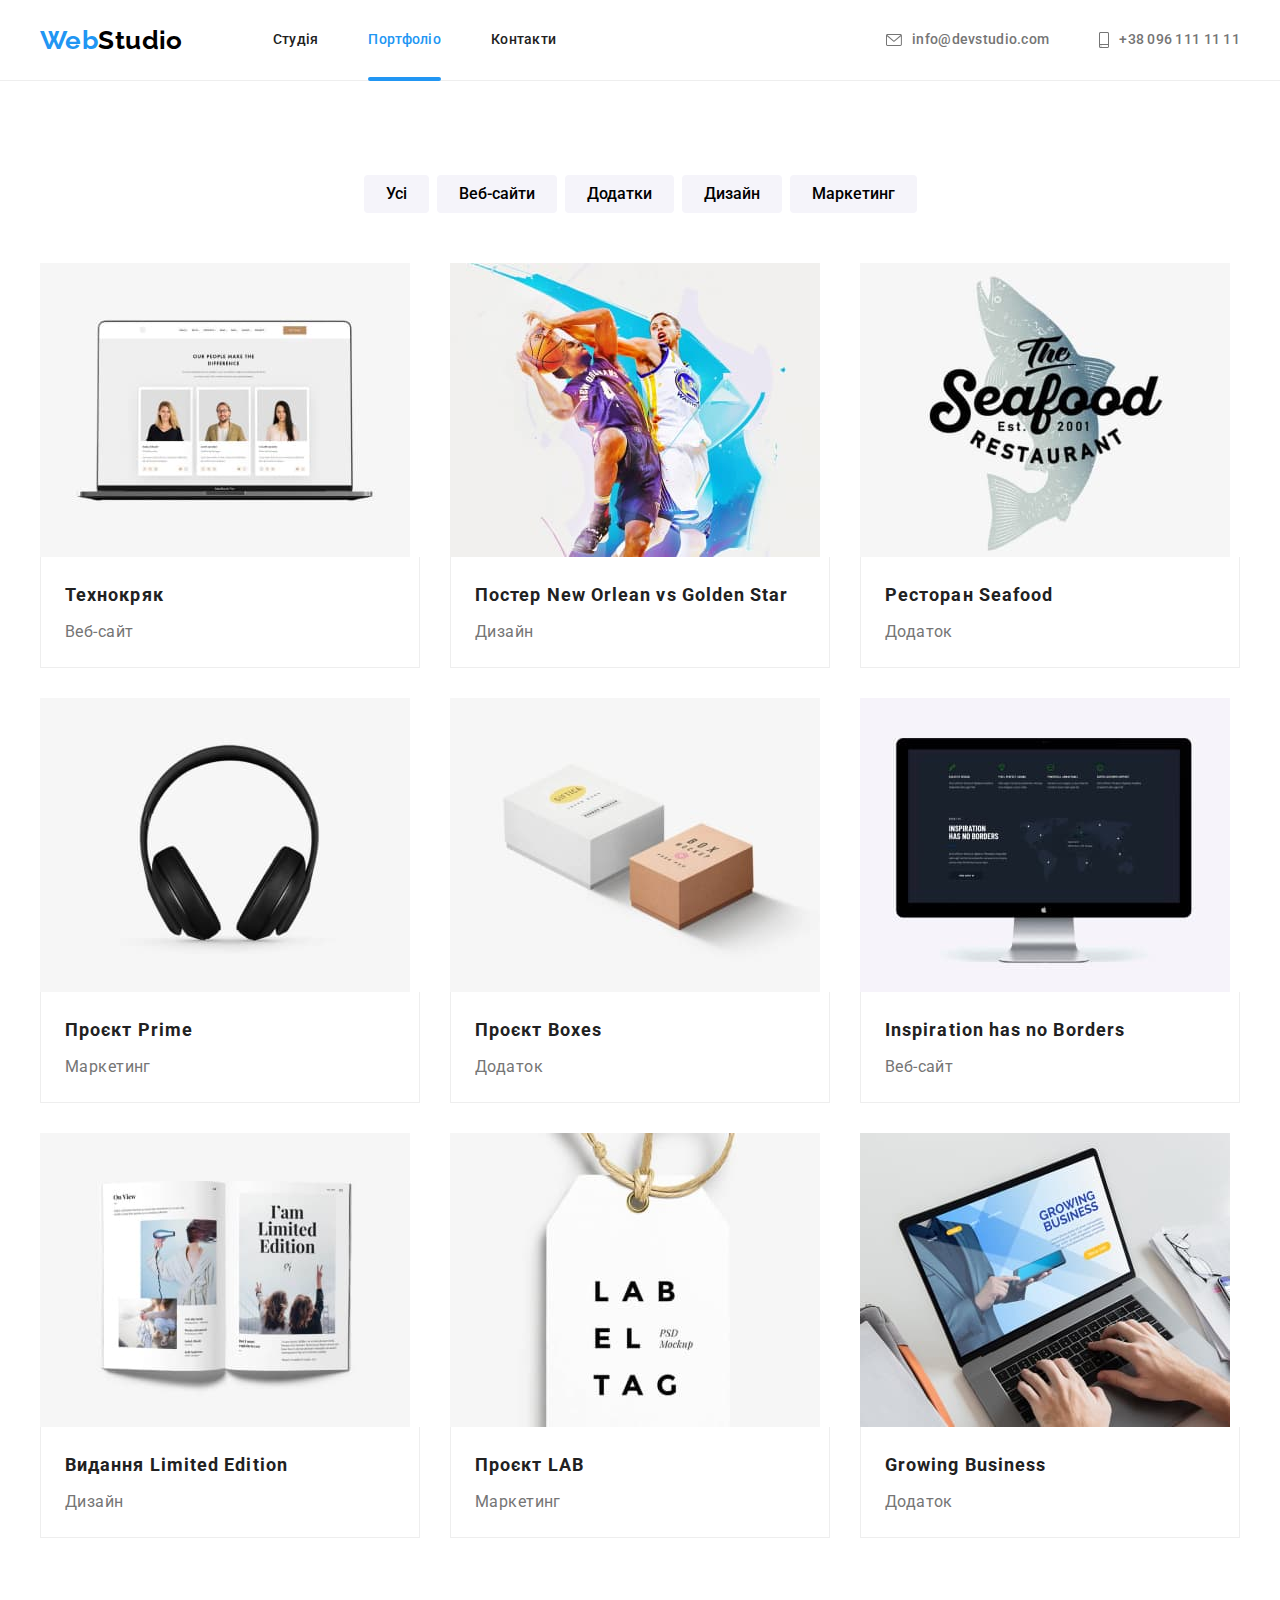
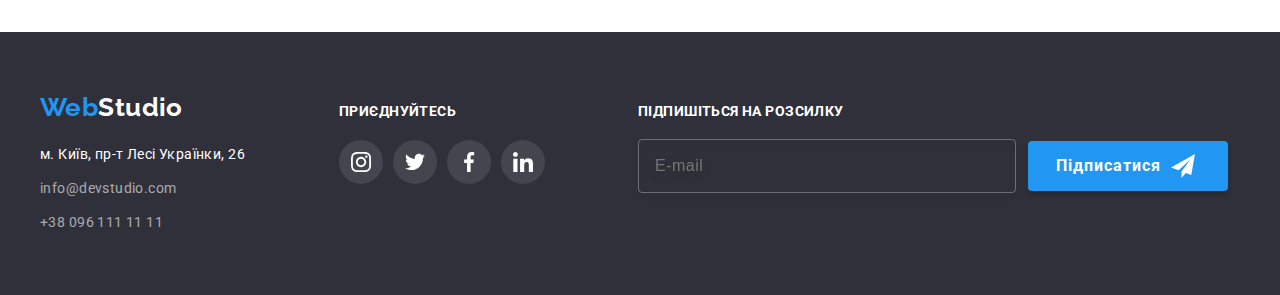
==== portfolio.html @ 6d7bdada "min" ====
<!DOCTYPE html>
<html lang="uk">

<head>
    <meta charset="UTF-8">
    <meta http-equiv="X-UA-Compatible" content="IE=edge">
    <meta name="viewport" content="width=device-width, initial-scale=1.0">
    <title>Document</title>
        <link href="https://fonts.googleapis.com/css2?family=Raleway:wght@700&family=Roboto:wght@400;500;700;900&display=swap"
            rel="stylesheet">
                <link rel="stylesheet" href="https://cdnjs.cloudflare.com/ajax/libs/modern-normalize/1.1.0/modern-normalize.min.css"
                    integrity="sha512-wpPYUAdjBVSE4KJnH1VR1HeZfpl1ub8YT/NKx4PuQ5NmX2tKuGu6U/JRp5y+Y8XG2tV+wKQpNHVUX03MfMFn9Q=="
                    crossorigin="anonymous" referrerpolicy="no-referrer"/>
    <link rel="stylesheet" href="./css/style.css">
</head>

<body>
<header class="header-box">
    <div class="container main-nav">
        <nav class="nav">
            <a class="logo" href="./index.html">
                <span class="logo-color">Web</span>Studio
            </a>

            <ul class="site-nav list">
                <li class="item"><a href="./index.html" class="link">Студія</a></li>
                <li class="item"><a href="./portfolio.html" class="link current">Портфоліо</a></li>
                <li class="item"><a href="" class="link">Контакти</a></li>
            </ul>
        </nav>
        <ul class="contacts list">
            <li class="item"><a class="line" href="mailto:info@devstudio.com"><svg width="16" height="12"
                        class="contact-icons">
                        <use href="./images/icons.svg#icon-envelope"></use>
                    </svg>info@devstudio.com</a></li>
            <li class="item"><a class="line" href="tel:+380961111111"><svg width="10" height="16" class="contact-icons">
                        <use href="./images/icons.svg#icon-smartphone"></use>
                    </svg>+38 096 111 11 11</a></li>
        </ul>
    </div>
</header>

    <main>
    <section class="section">
        <div class="portfolio-section container">
        <h1 class="none">Портфоліо</h1 >
        <ul class="filter list">
            <li class="item"><button class="filter-button" type="button">Усі</button></li>
            <li class="item"><button class="filter-button" type="button">Веб-сайти</button></li>
            <li class="item"><button class="filter-button" type="button">Додатки</button></li>
            <li class="item"><button class="filter-button" type="button">Дизайн</button></li>
            <li class="item"><button class="filter-button" type="button">Маркетинг</button></li>
        </ul>

        <ul class="portfolio list">
            <li class="portfolio-card">
                <a class="portfolio-link" href="#">
                    <div class="portfolio-thumb">
                        <p class="portfolio-hover-text">Ресурс пропонує комплексні пропозиції з різним рівнем функціоналу та сервісів. Все це дозволить відвідувачу отримати
                        вичерпні відомості про компанію чи приватну особу.</p>
                <img class="portfolio-img" src="./images/img21.jpg" alt="Веб-сайт" width="370" height="294">
                    </div>
                <div class="portfolio-text">
                    <h2 class="title" >Технокряк</h2>
                <p class="type">Веб-сайт</p>
                </div>
                </a>
            </li>
            <li class="portfolio-card">
                <a class="portfolio-link" href="">
                    <div class="portfolio-thumb">
                        <p class="portfolio-hover-text">Ресурс пропонує комплексні пропозиції з різним рівнем функціоналу та сервісів. Все це дозволить відвідувачу отримати
                        вичерпні відомості про компанію чи приватну особу.</p>
                <img class="portfolio-img" src="./images/img22.jpg" alt="Два баскетболіста" width="370" height="294">
                    </div>
                <div class="portfolio-text">
                <h2 class="title" >Постер New Orlean vs Golden Star</h2>
                <p class="type">Дизайн</p>
                </div>
                </a>
            </li>
            <li class="portfolio-card">
                <a class="portfolio-link" href="">
                    <div class="portfolio-thumb">
                        <p class="portfolio-hover-text">Ресурс пропонує комплексні пропозиції з різним рівнем функціоналу та сервісів. Все це дозволить відвідувачу отримати
                        вичерпні відомості про компанію чи приватну особу.</p>
                <img class="portfolio-img" src="./images/img23.jpg" alt="Риба" width="370" height="294">
                    </div>
                <div class="portfolio-text">
                <h2 class="title" >Ресторан Seafood</h2>
                <p class="type">Додаток</p>
                </div>
                </a>
            </li>
            <li class="portfolio-card">
                <a class="portfolio-link" href="">
                    <div class="portfolio-thumb">
                        <p class="portfolio-hover-text">Ресурс пропонує комплексні пропозиції з різним рівнем функціоналу та сервісів. Все це дозволить відвідувачу отримати
                        вичерпні відомості про компанію чи приватну особу.</p>
                <img class="portfolio-img" src="./images/img24.jpg" alt="Навушники" width="370" height="294">
                    </div>
                <div class="portfolio-text">
                <h2 class="title" >Проєкт Prime</h2>
                <p class="type">Маркетинг</p>
                </div>
                </a>
            </li>
            <li class="portfolio-card">
                <a class="portfolio-link" href="">
                    <div class="portfolio-thumb">
                        <p class="portfolio-hover-text">Ресурс пропонує комплексні пропозиції з різним рівнем функціоналу та сервісів. Все це дозволить відвідувачу отримати
                        вичерпні відомості про компанію чи приватну особу.</p>
                <img class="portfolio-img" src="./images/img25.jpg" alt="Дві коробки" width="370" height="294">
                    </div>
                <div class="portfolio-text">
                <h2 class="title" >Проєкт Boxes</h2>
                <p class="type">Додаток</p>
                </div>
                </a>
            </li>
            <li class="portfolio-card">
                <a class="portfolio-link" href="">
                    <div class="portfolio-thumb">
                        <p class="portfolio-hover-text">Ресурс пропонує комплексні пропозиції з різним рівнем функціоналу та сервісів. Все це дозволить відвідувачу отримати
                        вичерпні відомості про компанію чи приватну особу.</p>
                <img class="portfolio-img" src="./images/img26.jpg" alt="Монітор компʼютера" width="370" height="294">
                    </div>
                <div class="portfolio-text">
                <h2 class="title" >Inspiration has no Borders</h2>
                <p class="type">Веб-сайт</p>
                </div>
                </a>
            </li>
            <li class="portfolio-card">
                <a class="portfolio-link" href="">
                    <div class="portfolio-thumb">
                        <p class="portfolio-hover-text">Ресурс пропонує комплексні пропозиції з різним рівнем функціоналу та сервісів. Все це дозволить відвідувачу отримати
                        вичерпні відомості про компанію чи приватну особу.</p>
                <img class="portfolio-img" src="./images/img27.jpg" alt="Книжка" width="370" height="294">
                    </div>
                <div class="portfolio-text">
                <h2 class="title" >Видання Limited Edition</h2>
                <p class="type">Дизайн</p>
                </div>
                </a>
            </li>
            <li class="portfolio-card">
                <a class="portfolio-link" href="">
                    <div class="portfolio-thumb">
                        <p class="portfolio-hover-text">Ресурс пропонує комплексні пропозиції з різним рівнем функціоналу та сервісів. Все це дозволить відвідувачу отримати
                        вичерпні відомості про компанію чи приватну особу.</p>
                <img class="portfolio-img" src="./images/img28.jpg" alt="Бірка" width="370" height="294">
                    </div>
                <div class="portfolio-text">
                <h2 class="title" >Проєкт LAB</h2>
                <p class="type">Маркетинг</p>
                </div>
                </a>
            </li>
            <li class="portfolio-card">
                <a class="portfolio-link" href="">
                    <div class="portfolio-thumb">
                        <p class="portfolio-hover-text">Ресурс пропонує комплексні пропозиції з різним рівнем функціоналу та сервісів. Все це дозволить відвідувачу отримати
                        вичерпні відомості про компанію чи приватну особу.</p>
                <img class="portfolio-img" src="./images/img29.jpg" alt="Бірка" width="370" height="294">
                    </div>
                <div class="portfolio-text">
                <h2 class="title" >Growing Business</h2>
                <p class="type">Додаток</p>
                </div>
                </a>
            </li>
        </ul>
        </div>
    </section>
    </main>
<footer class="footer-section">
    <div class="container footer">
        <div>
            <a class="logo" href="./index.html">
                <span class="logo-color">Web</span><span class="logo-color-two">Studio</span>
            </a>
            <address>
                <ul class="address list">
                    <li class="item"><a class="place" href="https://goo.gl/maps/ezj5u4Qgm3ewog677" target="_blank"
                            rel="noopener noreferrer nofollow">м. Київ, пр-т Лесі Українки, 26</a></li>
                    <li class="item"><a class="line" href="mailto:info@devstudio.com">info@devstudio.com</a></li>
                    <li class="item"><a class="line" href="tel:+380961111111">+38 096 111 11 11</a></li>
                </ul>
            </address>
        </div>
        <div class="footer-sl">
            <p class="sl-text">приєднуйтесь</p>
            <ul class="social-links-list list">
                <li class="s-links"><a class="studio-soc-link" href="#">
                        <svg width="20" height="20" class="studio-soc-icons">
                            <use href="./images/icons.svg#icon-instagram"></use>
                        </svg>
                    </a></li>
                <li class="s-links"><a class="studio-soc-link" href="#"><svg width="20" height="20"
                            class="studio-soc-icons">
                            <use href="./images/icons.svg#icon-twitter"></use>
                        </svg></a></li>
                <li class="s-links"><a class="studio-soc-link" href="#"><svg width="20" height="20"
                            class="studio-soc-icons">
                            <use href="./images/icons.svg#icon-facebook"></use>
                        </svg></a></li>
                <li class="s-links"><a class="studio-soc-link" href="#"><svg width="20" height="20"
                            class="studio-soc-icons">
                            <use href="./images/icons.svg#icon-linkedin"></use>
                        </svg></a></li>
            </ul>
        </div>
        <form class="footer-form">
            <p class="f-form-text">Підпишіться на розсилку</p>
            <div class="f-form-email">
                <input class="f-form-input" type="email" name="email" id="email" placeholder="E-mail">
                <button class="f-form-btn" type="submit">Підписатися<svg class="f-form-icon" width="24" height="24">
                        <use href="./images/icons.svg#icon-send"></use>
                    </svg></button>

            </div>
        </form>
    </div>
</footer>
</body>
</html>
---- css/style.css ----
/* Колір основного тексту: color: #212121; */
/* Другий колір тексту: color: #757575; */
/* Білий: color: #FFFFFF; */
/* Другий білий: color: rgba(255, 255, 255, 0.6); */
/* Акцент: background: #2196F3; */
/* Колір фона: background: #F5F5F5; */
/* Другий колір фона background: #F5F4FA; */
/* Колір шапки: background: #FFFFFF; */

:root {
  --primary-text-color: #757575;
  --title-text-color: #212121;
  --accent-color: #2196f3;
  --white-color: #ffffff;
  --bg-color: #f5f5f5;
  --color-filter-button: #f5f4fa;
  --black: #000000;
  --button-focus: #188ce8;
  --hero-color: #2f303a;
  --color-address: rgba(255, 255, 255, 0.6);
  --border-color: #eeeeee;
  --icon-color: #afb1b8;
}

body {
  margin: 0;
  background-color: var(--white-color);
  color: var(--primary-text-color);
  font-family: Roboto, sans-serif;
  letter-spacing: 0.03em;
  font-size: 14px;
  line-height: 1.71;
}

/*Utilities */

img {
  display: block;
}

.container {
  margin-left: auto;
  margin-right: auto;
  padding-left: 15px;
  padding-right: 15px;
  width: 1200px;
}

.list {
  padding: 0;
  margin: 0;
  list-style: none;
}

/* Logo */

.logo {
  display: inherit;

  color: var(--black);
  font-family: Raleway, sans-serif;
  font-weight: 700;
  font-size: 26px;
  line-height: 1.19;
  text-decoration: none;
}

.logo-color {
  color: var(--accent-color);
}

/* Main nav */

.nav {
  display: flex;
  align-items: center;
}

.main-nav {
  display: flex;
  align-items: center;
  height: 80px;
}

.header-box {
  border-bottom: 1px solid var(--border-color);
}

/* Site nav */

.site-nav {
  display: flex;
  margin-left: 90px;
}

.site-nav .item + .item {
  margin-left: 50px;
}

.site-nav .link {
  display: block;
  padding-top: 33px;
  padding-bottom: 33px;

  color: var(--title-text-color);
  font-weight: 500;
  line-height: 1.14;
  letter-spacing: 0.02em;
  text-decoration: none;

  transition: color 250ms cubic-bezier(0.4, 0, 0.2, 1);
}

.site-nav .link:hover,
.site-nav .link:focus {
  color: var(--accent-color);
}
.site-nav .link.current {
  color: var(--accent-color);
}

.site-nav .item {
  position: relative;
}

.site-nav .current::after {
  position: absolute;
  bottom: 0;
  content: '';
  display: block;
  width: 100%;
  height: 4px;
  background-color: var(--accent-color);
  border-radius: 2px;
}
/* Contacts */

.contacts {
  display: flex;
  margin-left: auto;

  color: var(--primary-text-color);

  letter-spacing: 0.02em;
  font-style: normal;
  font-weight: 500;
  line-height: 1.14;
}

.contacts .item + .item {
  margin-left: 50px;
}

.contacts .line {
  display: flex;
  align-items: center;
  color: var(--primary-text-color);
  text-decoration: none;

  transition: color 250ms cubic-bezier(0.4, 0, 0.2, 1);
}

.contacts .line:hover,
.contacts .line:focus {
  color: var(--accent-color);
}

.contact-icons {
  fill: currentColor;
}

.contact-icons {
  margin-right: 10px;
}

/* Hero */

.hero {
  padding-bottom: 200px;
  padding-top: 200px;
  background-color: var(--hero-color);
  text-align: center;
  background-repeat: no-repeat;
  max-width: 1600px;
  background-position: center;
  margin-left: auto;
  margin-right: auto;
  background-size: cover;
  background-image: linear-gradient(to right, rgba(47, 48, 58, 0.4), rgba(47, 48, 58, 0.4)),
    url('../images/bg.jpg');
}

.hero-title {
  color: var(--white-color);

  margin-top: 0;
  margin-bottom: 30px;

  width: 696px;
  margin-left: auto;
  margin-right: auto;
  font-weight: 900;
  font-size: 44px;
  line-height: 1.36;
  text-align: center;

  letter-spacing: 0.06em;
  text-transform: uppercase;
}

button {
  font-family: inherit;
}

/* Button */

.button {
  color: var(--white-color);
  background-color: var(--accent-color);
  box-shadow: 0px 4px 4px rgba(0, 0, 0, 0.15);

  font-weight: 700;
  font-size: 16px;
  line-height: 1.88;
  letter-spacing: 0.06em;
  text-align: center;

  padding: 10px 32px;
  border-radius: 4px;
  min-width: 216px;
  border: none;
  cursor: pointer;

  transition: background-color 250ms cubic-bezier(0.4, 0, 0.2, 1);
}

.button:hover,
.button:focus {
  background-color: var(--button-focus);
}

/* Section */

.section {
  padding-top: 94px;
  padding-bottom: 94px;
}

.section-title {
  margin-top: 0;
  margin-bottom: 50px;

  color: var(--title-text-color);

  font-weight: 700;
  font-size: 36px;
  line-height: 1.16;
  text-align: center;
}

.none {
  position: absolute;
  width: 1px;
  height: 1px;
  margin: -1px;
  border: 0;
  padding: 0;

  white-space: nowrap;
  clip-path: inset(100%);
  clip: rect(0 0 0 0);
  overflow: hidden;
}

/* Features */

.features-bg {
  background-color: var(--color-filter-button);
  width: 270px;
  height: 120px;
  margin-bottom: 30px;
  display: flex;
  justify-content: center;
  align-items: center;
}

.features {
  display: flex;
  flex-wrap: wrap;
}

.features .item {
  width: 270px;
}

.features .item + .item {
  margin-left: 30px;
}

.features .title {
  margin-top: 0;
  margin-bottom: 10px;
  color: var(--title-text-color);

  font-weight: 700;
  line-height: 1.14;
  text-transform: uppercase;
}

.features .text {
  margin-top: 0;
  margin-bottom: 0;
  line-height: 1.71;
}

/* Work */

.section.work {
  padding-top: 0;
}

.work-img {
  display: flex;
}

.work-img .item + .item {
  margin-left: 30px;
}
.img-box {
  position: relative;
}

.work-img .text {
  position: absolute;
  bottom: 0;
  width: 100%;
  margin: 0;
  padding-top: 27px;
  padding-bottom: 27px;
  font-weight: 700;
  font-size: 14px;
  line-height: 1.14;
  text-align: center;
  color: var(--white-color);
  text-transform: uppercase;
  background-color: rgba(47, 48, 58, 0.8);
}

/* Command */

.command .list {
  display: flex;
}

.command img {
  margin-bottom: 30px;
}

.section.command {
  margin-bottom: 0;
  background-color: var(--color-filter-button);
}

.command .title {
  margin-top: 0;
  margin-bottom: 10px;
  color: var(--title-text-color);
  font-weight: 500;
  font-size: 16px;
  line-height: 1.18;
  text-align: center;
}

.command .post {
  margin-top: 0;
  margin-bottom: 16px;
  font-size: 16px;
  line-height: 1.18;
  text-align: center;
}

.card {
  background-color: var(--white-color);
  width: 270px;
  box-shadow: 0px 1px 3px rgba(0, 0, 0, 0.12), 0px 1px 1px rgba(0, 0, 0, 0.14),
    0px 2px 1px rgba(0, 0, 0, 0.2);
  border-radius: 0px 0px 4px 4px;
}

.card + .card {
  margin-left: 30px;
}

.command-soc-links {
  display: flex;
  align-items: center;
  justify-content: center;
  margin-bottom: 30px;
}

.command-sl-item {
  width: 44px;
  height: 44px;
}

.command-sl-item:not(:last-child) {
  margin-right: 10px;
}

.command-sl-icon {
  color: var(--icon-color);
  display: flex;
  justify-content: center;
  align-items: center;
  width: 100%;
  height: 100%;
  border-radius: 50%;
  transition: background-color 250ms cubic-bezier(0.4, 0, 0.2, 1),
    color 250ms cubic-bezier(0.4, 0, 0.2, 1);
}

.command-sl-icon:hover,
.command-sl-icon:focus {
  background-color: var(--accent-color);
  color: var(--white-color);
}

.command-soc-icons {
  fill: currentColor;
}

/* Clients */

.clients-title {
  color: var(--title-text-color);
  font-weight: 700;
  font-size: 36px;
  line-height: 42px;
  text-align: center;
  margin-top: 0;
  margin-bottom: 50px;
}

.clients-item {
  width: 170px;
  height: 92px;
}

.clients-item:not(:last-child) {
  margin-right: 30px;
}

.clients-link {
  color: var(--icon-color);
  border: 1px solid var(--icon-color);
  border-radius: 4px;
  display: flex;
  justify-content: center;
  align-items: center;
  width: 100%;
  height: 100%;

  transition: border-color 250ms cubic-bezier(0.4, 0, 0.2, 1),
    color 250ms cubic-bezier(0.4, 0, 0.2, 1);
}

.clients-link:hover,
.clients-link:focus {
  color: var(--accent-color);
  border-color: var(--accent-color);
}

.clients {
  display: flex;
  align-items: center;
  justify-content: center;
}

.clients-icon {
  fill: currentColor;
}

/* Footer */

.footer-section .logo {
  margin-bottom: 20px;
}

.address .item + .item {
  margin-top: 10px;
}

.logo-color-two {
  color: var(--white-color);
}

.footer-section {
  padding-top: 60px;
  padding-bottom: 60px;
  background-color: var(--hero-color);
}

.container.footer {
  display: flex;
  align-items: baseline;
}

.address .place {
  color: var(--white-color);

  line-height: 1.71;
  font-style: normal;
  text-decoration: none;
  transition: color 250ms cubic-bezier(0.4, 0, 0.2, 1);
}

.address .line {
  color: var(--color-address);

  line-height: 1.71;
  text-decoration: none;
  font-style: normal;
  transition: color 250ms cubic-bezier(0.4, 0, 0.2, 1);
}

.address .place:hover,
.address .place:focus,
.address .line:hover,
.address .line:focus {
  color: var(--accent-color);
}

.footer-sl {
  margin-left: 94px;
}

.sl-text {
  font-weight: 700;
  line-height: 1.14;
  text-transform: uppercase;
  color: var(--white-color);
  margin-bottom: 20px;
  margin-top: 0;
}

.social-links-list {
  display: flex;
  align-items: center;
}

.s-links {
  width: 44px;
  height: 44px;
}

.s-links:not(:last-child) {
  margin-right: 10px;
}

.studio-soc-link {
  fill: var(--white-color);
  display: flex;
  justify-content: center;
  align-items: center;
  width: 100%;
  height: 100%;
  background-color: rgba(255, 255, 255, 0.1);
  border-radius: 50%;

  transition: background-color 250ms cubic-bezier(0.4, 0, 0.2, 1);
}

.studio-soc-link:hover,
.studio-soc-link:focus {
  background-color: var(--accent-color);
}

/* Footer form */

.footer-form {
  margin-left: 93px;
}

.f-form-email {
  display: flex;
  align-items: center;
  margin-top: 20px;
}

.f-form-text {
  margin: 0;
  font-weight: 700;
  font-size: 14px;
  line-height: 16px;
  letter-spacing: 0.03em;
  text-transform: uppercase;
  color: var(--white-color);
}

.f-form-input {
  margin-right: 12px;
  width: 358px;
  background-color: transparent;
  height: 50px;
  padding-left: 16px;
  border: 1px solid rgba(255, 255, 255, 0.3);
  filter: drop-shadow(0px 4px 4px rgba(0, 0, 0, 0.15));
  border-radius: 4px;
  font-size: 16px;
  line-height: 1.25;
  letter-spacing: 0.03em;

  color: rgba(255, 255, 255, 0.6);
  transition: border 250ms cubic-bezier(0.4, 0, 0.2, 1);
}

.f-form-input:hover,
.f-form-input:focus {
  border: 1px solid var(--accent-color);
  outline: transparent;
}

.f-form-btn {
  min-width: 200px;
  background: #2196f3;
  box-shadow: 0px 4px 4px rgba(0, 0, 0, 0.15);
  border-radius: 4px;
  border: none;
  padding: 10px 28px;
  height: 50px;

  font-weight: 700;
  font-size: 16px;
  line-height: 1.88;
  letter-spacing: 0.06em;
  color: var(--white-color);
  cursor: pointer;

  display: flex;
  align-items: center;
  transition: background-color 250ms cubic-bezier(0.4, 0, 0.2, 1);
}

.f-form-btn:hover,
.f-form-btn:focus {
  background-color: var(--button-focus);
}

.f-form-icon {
  margin-left: 10px;
}

/* Portfolio-section */

/* Filter */

.filter {
  display: flex;
  justify-content: center;
  margin-bottom: 50px;
}

.filter .item + .item {
  margin-left: 8px;
}

.filter-button {
  background-color: var(--color-filter-button);

  font-weight: 500;
  font-size: 16px;
  line-height: 1.62;
  border: none;
  border-radius: 4px;
  padding: 6px 22px;

  cursor: pointer;

  transition: background-color 250ms cubic-bezier(0.4, 0, 0.2, 1),
    color 250ms cubic-bezier(0.4, 0, 0.2, 1), box-shadow 250ms cubic-bezier(0.4, 0, 0.2, 1);
}

.filter-button:hover,
.filter-button:focus {
  color: var(--white-color);
  background-color: var(--accent-color);
  box-shadow: 0px 3px 1px rgba(0, 0, 0, 0.1), 0px 1px 2px rgba(0, 0, 0, 0.08),
    0px 2px 2px rgba(0, 0, 0, 0.12);
}

/* Portfolio */

a {
  text-decoration: none;
}

.portfolio .title {
  margin-bottom: 4px;
  margin-top: 0;
  color: var(--title-text-color);

  font-weight: 700;
  font-size: 18px;
  line-height: 2;
  letter-spacing: 0.06em;
}

.portfolio .type {
  color: var(--primary-text-color);
  margin-top: 0;
  margin-bottom: 20px;

  font-size: 16px;
  line-height: 1.88;
}

.portfolio {
  display: flex;
  flex-wrap: wrap;
}

.portfolio-card {
  flex-basis: calc((100% - 60px) / 3);
  margin-right: 30px;
  margin-bottom: 30px;
}

.portfolio-link {
  display: block;

  transition: box-shadow 250ms cubic-bezier(0.4, 0, 0.2, 1);
}

.portfolio-thumb {
  position: relative;
  overflow: hidden;
}

.portfolio-link:hover .portfolio-hover-text,
.portfolio-link:focus .portfolio-hover-text {
  transform: translateY(0);
}

.portfolio-hover-text {
  font-size: 18px;
  line-height: 28px;
  color: var(--white-color);
  background-color: rgba(33, 150, 243, 0.9);
  position: absolute;
  top: 0;
  left: 0;
  width: 100%;
  height: 100%;
  padding: 63px 24px;
  margin: 0;
  transform: translateY(100%);
  transition: transform 250ms cubic-bezier(0.4, 0, 0.2, 1);
}

.portfolio-link:hover,
.portfolio-link:focus {
  box-shadow: 0px 1px 1px rgba(0, 0, 0, 0.12), 0px 4px 4px rgba(0, 0, 0, 0.06),
    1px 4px 6px rgba(0, 0, 0, 0.16);
}

.portfolio-card:nth-child(3n) {
  margin-right: 0;
}

.portfolio-card:nth-last-child(-n + 3) {
  margin-bottom: 0;
}

.portfolio-text {
  border: 1px solid var(--border-color);
  border-top: none;
  padding-left: 24px;
  padding-right: 24px;
  padding-top: 20px;
}

/* Modal */

.backdrop {
  position: fixed;
  top: 0;
  left: 0;
  width: 100%;
  height: 100%;
  background-color: rgba(0, 0, 0, 0.2);

  opacity: 1;
  transition: opacity 250ms cubic-bezier(0.4, 0, 0.2, 1);
}

.backdrop.is-hidden {
  opacity: 0;
  pointer-events: none;
  visibility: hidden;
}

.backdrop.is-hidden .modal {
  transform: translate(-50%, -50%) scale(0.9);
}

.modal {
  padding: 40px;
  min-height: 581px;
  min-width: 528px;

  border-radius: 4px;
  background-color: #fff;

  position: absolute;
  top: 50%;
  left: 50%;
  transform: translate(-50%, -50%) scale(1);
  transition: transform 250ms cubic-bezier(0.4, 0, 0.2, 1);
}

.modal-btn {
  position: absolute;
  right: 8px;
  top: 8px;
  width: 30px;
  height: 30px;
  background: var(--white-color);
  border: 1px solid rgba(0, 0, 0, 0.1);
  border-radius: 50%;
  display: flex;
  justify-content: center;
  align-items: center;
  cursor: pointer;
}

.modal-icon {
  transition: fill 250ms cubic-bezier(0.4, 0, 0.2, 1);
}

.modal-btn:hover,
.modal-btn:focus {
  fill: var(--accent-color);
}

/* Form */

textarea {
  resize: none;
}

.form {
  width: 448px;
}

.form-text {
  margin-top: 0;
  margin-bottom: 0;
  color: var(--title-text-color);
  font-weight: 700;
  font-size: 20px;
  line-height: 23px;
  text-align: center;
  letter-spacing: 0.03em;
}

.form-field {
  display: flex;
  flex-direction: column;
  font-size: 12px;
  line-height: 1.16;
  letter-spacing: 0.01em;
}

.form-field:not(:first-child) {
  margin-top: 10px;
}

.form-input {
  width: 100%;
  padding-top: 11px;
  padding-bottom: 11px;
  padding-left: 42px;
  border: 1px solid rgba(33, 33, 33, 0.2);
  border-radius: 4px;
  cursor: pointer;
  transition: border 250ms cubic-bezier(0.4, 0, 0.2, 1);
}

.form-label {
  margin-bottom: 4px;
}

.modal-checkbox {
  margin-right: auto;
  margin-left: auto;
  margin-top: 20px;
}

.checkbox {
  position: absolute;
  width: 1px;
  height: 1px;
  margin: -1px;
  border: 0;
  padding: 0;

  white-space: nowrap;
  clip-path: inset(100%);
  clip: rect(0 0 0 0);
  overflow: hidden;
}

.checkbox-icon {
  width: 16px;
  height: 16px;
  border: 2px solid var(--title-text-color);
  border-radius: 2px;
  margin-right: 8px;
  display: flex;
  justify-content: center;
  align-items: center;
  cursor: pointer;
}

.checkbox-icon svg {
  fill: transparent;
}

.checkbox:checked + label > span {
  border: none;
  background-color: var(--accent-color);
}

.checkbox:checked + label > span svg {
  fill: var(--white-color);
}

label.checkbox-lable {
  display: flex;
  align-items: center;
  justify-content: center;
}

.comment {
  width: 100%;
  padding: 12px 16px;
  border: 1px solid rgba(33, 33, 33, 0.2);
  border-radius: 4px;
  height: 120px;
  transition: border 250ms cubic-bezier(0.4, 0, 0.2, 1);
}

.policy-link {
  text-decoration-line: underline;
  color: var(--accent-color);
  cursor: pointer;
}

.form-btn {
  color: var(--white-color);
  font-weight: 700;
  font-size: 16px;
  line-height: 1.88;
  display: flex;
  align-items: center;
  text-align: center;
  letter-spacing: 0.06em;

  background: var(--accent-color);
  box-shadow: 0px 4px 4px rgba(0, 0, 0, 0.15);
  border-radius: 4px;
  border: none;

  min-width: 200px;
  padding: 10px 52px;
  cursor: pointer;
  margin-left: auto;
  margin-right: auto;
  margin-top: 30px;
  transition: background-color 250ms cubic-bezier(0.4, 0, 0.2, 1);
}

.form-btn:hover,
.form-btn:focus {
  background-color: var(--button-focus);
}

.input-container {
  position: relative;
}

.form-icon {
  position: absolute;
  left: 12px;
  top: 50%;
  transform: translateY(-50%);
  cursor: pointer;
  transition: fill 250ms cubic-bezier(0.4, 0, 0.2, 1);
}

.form-input:focus ~ .form-icon,
.form-input:hover ~ .form-icon {
  fill: var(--accent-color);
}

.form-input:focus,
.comment:focus,
.form-input:hover,
.comment:hover {
  border: 1px solid var(--accent-color);
  outline: transparent;
}
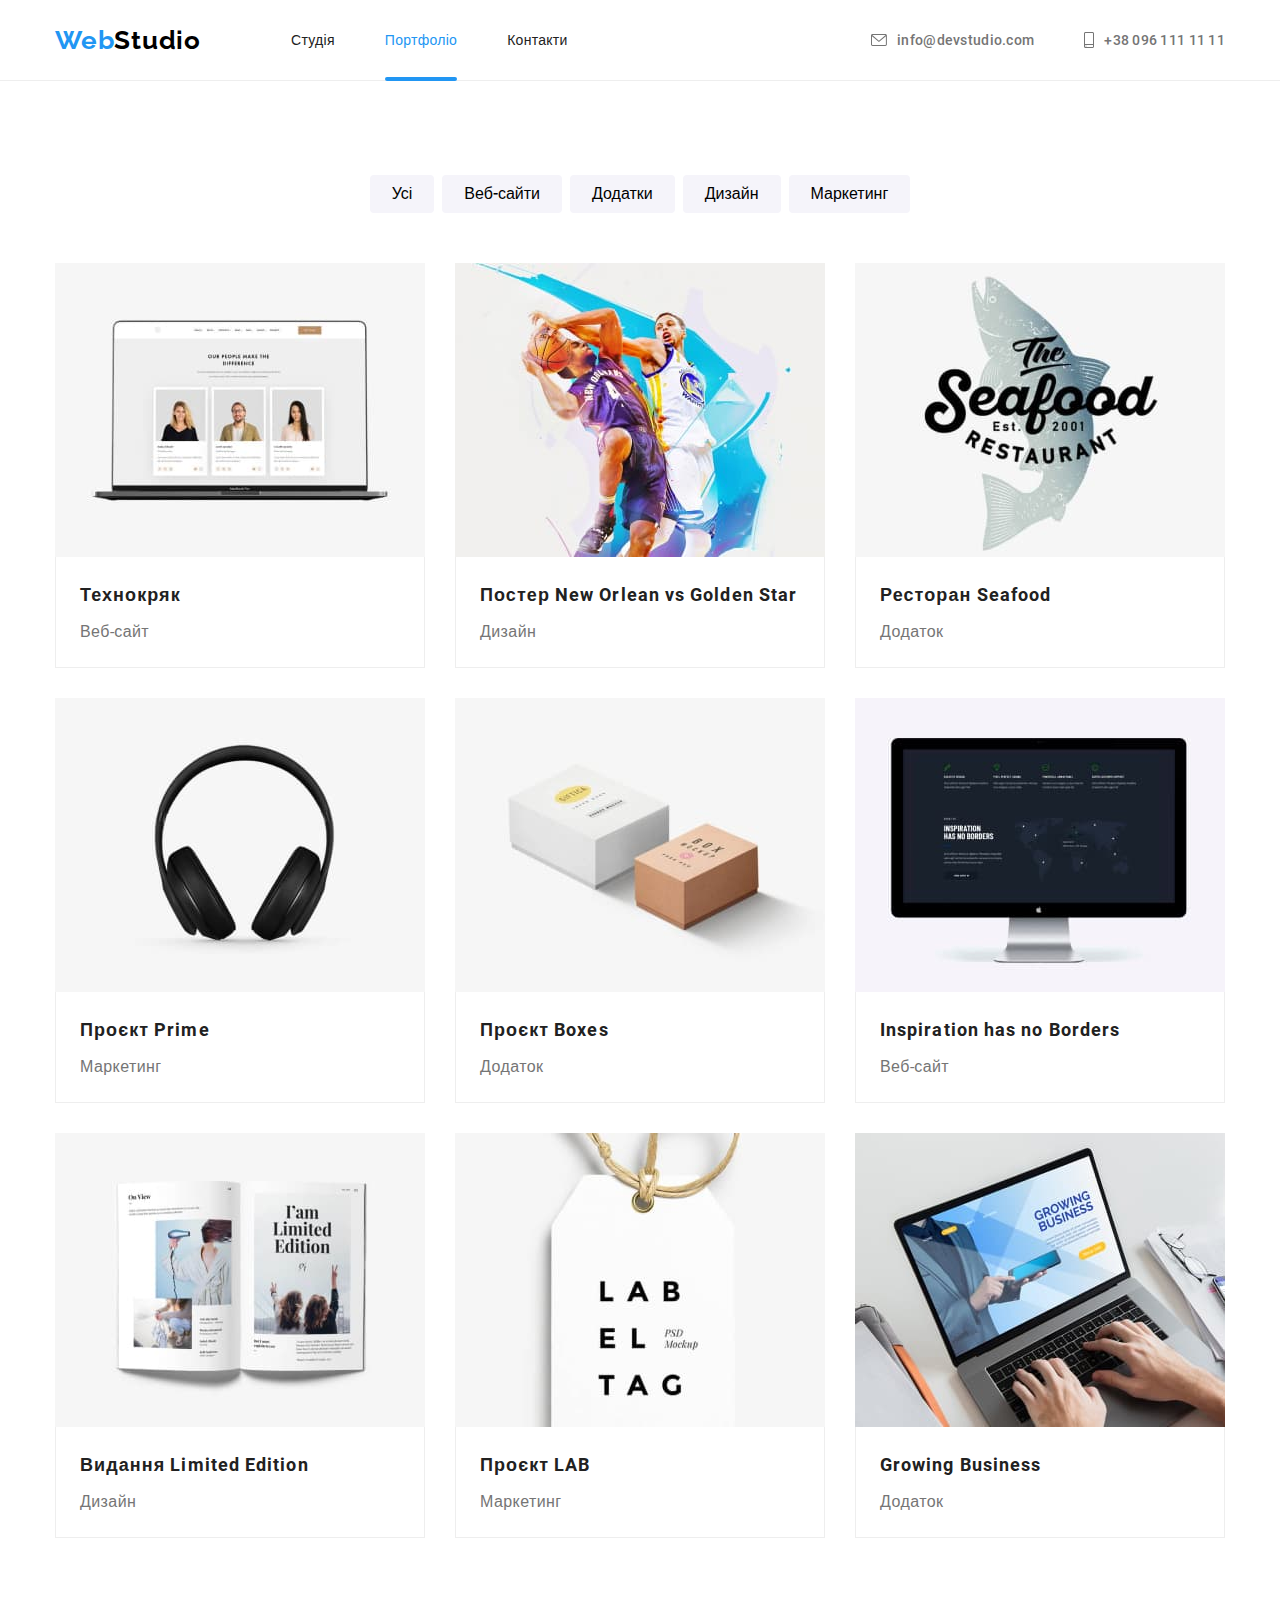
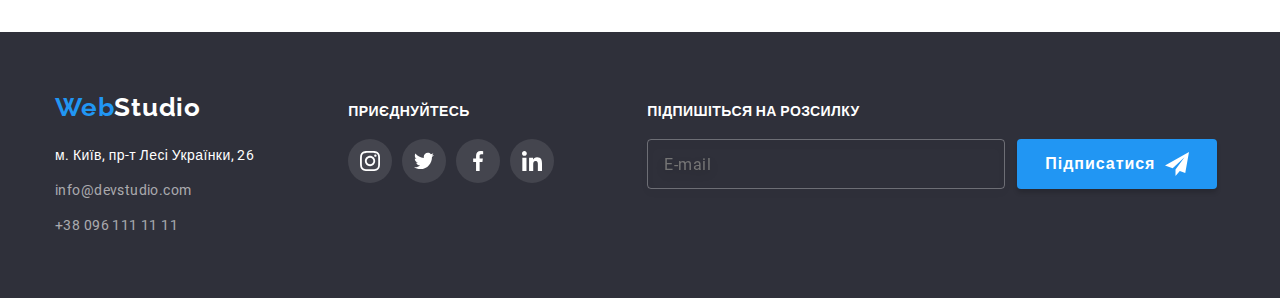
==== commit 2b1a570f: "scss" ====
--- a/portfolio.html
+++ b/portfolio.html
@@ -8,165 +8,161 @@
     <title>Document</title>
         <link href="https://fonts.googleapis.com/css2?family=Raleway:wght@700&family=Roboto:wght@400;500;700;900&display=swap"
             rel="stylesheet">
-                <link rel="stylesheet" href="https://cdnjs.cloudflare.com/ajax/libs/modern-normalize/1.1.0/modern-normalize.min.css"
-                    integrity="sha512-wpPYUAdjBVSE4KJnH1VR1HeZfpl1ub8YT/NKx4PuQ5NmX2tKuGu6U/JRp5y+Y8XG2tV+wKQpNHVUX03MfMFn9Q=="
-                    crossorigin="anonymous" referrerpolicy="no-referrer"/>
-    <link rel="stylesheet" href="./css/style.css">
+    <link rel="stylesheet" href="./css/main.min.css">
 </head>
-
 <body>
-<header class="header-box">
-    <div class="container main-nav">
+<header class="header">
+    <div class="header__nav container">
         <nav class="nav">
             <a class="logo" href="./index.html">
-                <span class="logo-color">Web</span>Studio
+                <span class="logo__color">Web</span>Studio
             </a>
 
-            <ul class="site-nav list">
-                <li class="item"><a href="./index.html" class="link">Студія</a></li>
-                <li class="item"><a href="./portfolio.html" class="link current">Портфоліо</a></li>
-                <li class="item"><a href="" class="link">Контакти</a></li>
+            <ul class="navigation list">
+                <li class="navigation__item"><a href="./index.html" class="navigation__link">Студія</a></li>
+                <li class="navigation__item"><a href="./portfolio.html" class="navigation__link current">Портфоліо</a></li>
+                <li class="navigation__item"><a href="" class="navigation__link">Контакти</a></li>
             </ul>
         </nav>
         <ul class="contacts list">
-            <li class="item"><a class="line" href="mailto:info@devstudio.com"><svg width="16" height="12"
-                        class="contact-icons">
+            <li class="contacts__item"><a class="contacts__link" href="mailto:info@devstudio.com"><svg width="16"
+                        height="12" class="contacts__icon">
                         <use href="./images/icons.svg#icon-envelope"></use>
                     </svg>info@devstudio.com</a></li>
-            <li class="item"><a class="line" href="tel:+380961111111"><svg width="10" height="16" class="contact-icons">
+            <li class="contacts__item"><a class="contacts__link" href="tel:+380961111111"><svg width="10" height="16"
+                        class="contacts__icon">
                         <use href="./images/icons.svg#icon-smartphone"></use>
                     </svg>+38 096 111 11 11</a></li>
         </ul>
     </div>
 </header>
-
     <main>
     <section class="section">
-        <div class="portfolio-section container">
+        <div class="container">
         <h1 class="none">Портфоліо</h1 >
         <ul class="filter list">
-            <li class="item"><button class="filter-button" type="button">Усі</button></li>
-            <li class="item"><button class="filter-button" type="button">Веб-сайти</button></li>
-            <li class="item"><button class="filter-button" type="button">Додатки</button></li>
-            <li class="item"><button class="filter-button" type="button">Дизайн</button></li>
-            <li class="item"><button class="filter-button" type="button">Маркетинг</button></li>
+            <li class="filter__item"><button class="filter__button" type="button">Усі</button></li>
+            <li class="filter__item"><button class="filter__button" type="button">Веб-сайти</button></li>
+            <li class="filter__item"><button class="filter__button" type="button">Додатки</button></li>
+            <li class="filter__item"><button class="filter__button" type="button">Дизайн</button></li>
+            <li class="filter__item"><button class="filter__button" type="button">Маркетинг</button></li>
         </ul>
 
         <ul class="portfolio list">
-            <li class="portfolio-card">
-                <a class="portfolio-link" href="#">
-                    <div class="portfolio-thumb">
-                        <p class="portfolio-hover-text">Ресурс пропонує комплексні пропозиції з різним рівнем функціоналу та сервісів. Все це дозволить відвідувачу отримати
-                        вичерпні відомості про компанію чи приватну особу.</p>
-                <img class="portfolio-img" src="./images/img21.jpg" alt="Веб-сайт" width="370" height="294">
-                    </div>
-                <div class="portfolio-text">
-                    <h2 class="title" >Технокряк</h2>
-                <p class="type">Веб-сайт</p>
-                </div>
-                </a>
-            </li>
-            <li class="portfolio-card">
-                <a class="portfolio-link" href="">
-                    <div class="portfolio-thumb">
-                        <p class="portfolio-hover-text">Ресурс пропонує комплексні пропозиції з різним рівнем функціоналу та сервісів. Все це дозволить відвідувачу отримати
-                        вичерпні відомості про компанію чи приватну особу.</p>
-                <img class="portfolio-img" src="./images/img22.jpg" alt="Два баскетболіста" width="370" height="294">
-                    </div>
-                <div class="portfolio-text">
-                <h2 class="title" >Постер New Orlean vs Golden Star</h2>
-                <p class="type">Дизайн</p>
-                </div>
-                </a>
-            </li>
-            <li class="portfolio-card">
-                <a class="portfolio-link" href="">
-                    <div class="portfolio-thumb">
-                        <p class="portfolio-hover-text">Ресурс пропонує комплексні пропозиції з різним рівнем функціоналу та сервісів. Все це дозволить відвідувачу отримати
-                        вичерпні відомості про компанію чи приватну особу.</p>
-                <img class="portfolio-img" src="./images/img23.jpg" alt="Риба" width="370" height="294">
-                    </div>
-                <div class="portfolio-text">
-                <h2 class="title" >Ресторан Seafood</h2>
-                <p class="type">Додаток</p>
-                </div>
-                </a>
-            </li>
-            <li class="portfolio-card">
-                <a class="portfolio-link" href="">
-                    <div class="portfolio-thumb">
-                        <p class="portfolio-hover-text">Ресурс пропонує комплексні пропозиції з різним рівнем функціоналу та сервісів. Все це дозволить відвідувачу отримати
-                        вичерпні відомості про компанію чи приватну особу.</p>
-                <img class="portfolio-img" src="./images/img24.jpg" alt="Навушники" width="370" height="294">
-                    </div>
-                <div class="portfolio-text">
-                <h2 class="title" >Проєкт Prime</h2>
-                <p class="type">Маркетинг</p>
-                </div>
-                </a>
-            </li>
-            <li class="portfolio-card">
-                <a class="portfolio-link" href="">
-                    <div class="portfolio-thumb">
-                        <p class="portfolio-hover-text">Ресурс пропонує комплексні пропозиції з різним рівнем функціоналу та сервісів. Все це дозволить відвідувачу отримати
-                        вичерпні відомості про компанію чи приватну особу.</p>
-                <img class="portfolio-img" src="./images/img25.jpg" alt="Дві коробки" width="370" height="294">
-                    </div>
-                <div class="portfolio-text">
-                <h2 class="title" >Проєкт Boxes</h2>
-                <p class="type">Додаток</p>
-                </div>
-                </a>
-            </li>
-            <li class="portfolio-card">
-                <a class="portfolio-link" href="">
-                    <div class="portfolio-thumb">
-                        <p class="portfolio-hover-text">Ресурс пропонує комплексні пропозиції з різним рівнем функціоналу та сервісів. Все це дозволить відвідувачу отримати
-                        вичерпні відомості про компанію чи приватну особу.</p>
-                <img class="portfolio-img" src="./images/img26.jpg" alt="Монітор компʼютера" width="370" height="294">
-                    </div>
-                <div class="portfolio-text">
-                <h2 class="title" >Inspiration has no Borders</h2>
-                <p class="type">Веб-сайт</p>
-                </div>
-                </a>
-            </li>
-            <li class="portfolio-card">
-                <a class="portfolio-link" href="">
-                    <div class="portfolio-thumb">
-                        <p class="portfolio-hover-text">Ресурс пропонує комплексні пропозиції з різним рівнем функціоналу та сервісів. Все це дозволить відвідувачу отримати
-                        вичерпні відомості про компанію чи приватну особу.</p>
-                <img class="portfolio-img" src="./images/img27.jpg" alt="Книжка" width="370" height="294">
-                    </div>
-                <div class="portfolio-text">
-                <h2 class="title" >Видання Limited Edition</h2>
-                <p class="type">Дизайн</p>
-                </div>
-                </a>
-            </li>
-            <li class="portfolio-card">
-                <a class="portfolio-link" href="">
-                    <div class="portfolio-thumb">
-                        <p class="portfolio-hover-text">Ресурс пропонує комплексні пропозиції з різним рівнем функціоналу та сервісів. Все це дозволить відвідувачу отримати
-                        вичерпні відомості про компанію чи приватну особу.</p>
-                <img class="portfolio-img" src="./images/img28.jpg" alt="Бірка" width="370" height="294">
-                    </div>
-                <div class="portfolio-text">
-                <h2 class="title" >Проєкт LAB</h2>
-                <p class="type">Маркетинг</p>
-                </div>
-                </a>
-            </li>
-            <li class="portfolio-card">
-                <a class="portfolio-link" href="">
-                    <div class="portfolio-thumb">
-                        <p class="portfolio-hover-text">Ресурс пропонує комплексні пропозиції з різним рівнем функціоналу та сервісів. Все це дозволить відвідувачу отримати
-                        вичерпні відомості про компанію чи приватну особу.</p>
-                <img class="portfolio-img" src="./images/img29.jpg" alt="Бірка" width="370" height="294">
-                    </div>
-                <div class="portfolio-text">
-                <h2 class="title" >Growing Business</h2>
-                <p class="type">Додаток</p>
+            <li class="portfolio__card">
+                <a class="portfolio__link" href="#">
+                    <div class="portfolio__thumb">
+                        <p class="portfolio__text">Ресурс пропонує комплексні пропозиції з різним рівнем функціоналу та сервісів. Все це дозволить відвідувачу отримати
+                        вичерпні відомості про компанію чи приватну особу.</p>
+                <img src="./images/img21.jpg" alt="Веб-сайт" width="370" height="294">
+                    </div>
+                <div class="portfolio__box">
+                    <h2 class="portfolio__title" >Технокряк</h2>
+                <p class="portfolio__type">Веб-сайт</p>
+                </div>
+                </a>
+            </li>
+            <li class="portfolio__card">
+                <a class="portfolio__link" href="">
+                    <div class="portfolio__thumb">
+                        <p class="portfolio__text">Ресурс пропонує комплексні пропозиції з різним рівнем функціоналу та сервісів. Все це дозволить відвідувачу отримати
+                        вичерпні відомості про компанію чи приватну особу.</p>
+                <img src="./images/img22.jpg" alt="Два баскетболіста" width="370" height="294">
+                    </div>
+                <div class="portfolio__box">
+                <h2 class="portfolio__title" >Постер New Orlean vs Golden Star</h2>
+                <p class="portfolio__type">Дизайн</p>
+                </div>
+                </a>
+            </li>
+            <li class="portfolio__card">
+                <a class="portfolio__link" href="">
+                    <div class="portfolio__thumb">
+                        <p class="portfolio__text">Ресурс пропонує комплексні пропозиції з різним рівнем функціоналу та сервісів. Все це дозволить відвідувачу отримати
+                        вичерпні відомості про компанію чи приватну особу.</p>
+                <img src="./images/img23.jpg" alt="Риба" width="370" height="294">
+                    </div>
+                <div class="portfolio__box">
+                <h2 class="portfolio__title" >Ресторан Seafood</h2>
+                <p class="portfolio__type">Додаток</p>
+                </div>
+                </a>
+            </li>
+            <li class="portfolio__card">
+                <a class="portfolio__link" href="">
+                    <div class="portfolio__thumb">
+                        <p class="portfolio__text">Ресурс пропонує комплексні пропозиції з різним рівнем функціоналу та сервісів. Все це дозволить відвідувачу отримати
+                        вичерпні відомості про компанію чи приватну особу.</p>
+                <img src="./images/img24.jpg" alt="Навушники" width="370" height="294">
+                    </div>
+                <div class="portfolio__box">
+                <h2 class="portfolio__title" >Проєкт Prime</h2>
+                <p class="portfolio__type">Маркетинг</p>
+                </div>
+                </a>
+            </li>
+            <li class="portfolio__card">
+                <a class="portfolio__link" href="">
+                    <div class="portfolio__thumb">
+                        <p class="portfolio__text">Ресурс пропонує комплексні пропозиції з різним рівнем функціоналу та сервісів. Все це дозволить відвідувачу отримати
+                        вичерпні відомості про компанію чи приватну особу.</p>
+                <img src="./images/img25.jpg" alt="Дві коробки" width="370" height="294">
+                    </div>
+                <div class="portfolio__box">
+                <h2 class="portfolio__title" >Проєкт Boxes</h2>
+                <p class="portfolio__type">Додаток</p>
+                </div>
+                </a>
+            </li>
+            <li class="portfolio__card">
+                <a class="portfolio__link" href="">
+                    <div class="portfolio__thumb">
+                        <p class="portfolio__text">Ресурс пропонує комплексні пропозиції з різним рівнем функціоналу та сервісів. Все це дозволить відвідувачу отримати
+                        вичерпні відомості про компанію чи приватну особу.</p>
+                <img src="./images/img26.jpg" alt="Монітор компʼютера" width="370" height="294">
+                    </div>
+                <div class="portfolio__box">
+                <h2 class="portfolio__title" >Inspiration has no Borders</h2>
+                <p class="portfolio__type">Веб-сайт</p>
+                </div>
+                </a>
+            </li>
+            <li class="portfolio__card">
+                <a class="portfolio__link" href="">
+                    <div class="portfolio__thumb">
+                        <p class="portfolio__text">Ресурс пропонує комплексні пропозиції з різним рівнем функціоналу та сервісів. Все це дозволить відвідувачу отримати
+                        вичерпні відомості про компанію чи приватну особу.</p>
+                <img src="./images/img27.jpg" alt="Книжка" width="370" height="294">
+                    </div>
+                <div class="portfolio__box">
+                <h2 class="portfolio__title" >Видання Limited Edition</h2>
+                <p class="portfolio__type">Дизайн</p>
+                </div>
+                </a>
+            </li>
+            <li class="portfolio__card">
+                <a class="portfolio__link" href="">
+                    <div class="portfolio__thumb">
+                        <p class="portfolio__text">Ресурс пропонує комплексні пропозиції з різним рівнем функціоналу та сервісів. Все це дозволить відвідувачу отримати
+                        вичерпні відомості про компанію чи приватну особу.</p>
+                <img src="./images/img28.jpg" alt="Бірка" width="370" height="294">
+                    </div>
+                <div class="portfolio__box">
+                <h2 class="portfolio__title" >Проєкт LAB</h2>
+                <p class="portfolio__type">Маркетинг</p>
+                </div>
+                </a>
+            </li>
+            <li class="portfolio__card">
+                <a class="portfolio__link" href="">
+                    <div class="portfolio__thumb">
+                        <p class="portfolio__text">Ресурс пропонує комплексні пропозиції з різним рівнем функціоналу та сервісів. Все це дозволить відвідувачу отримати
+                        вичерпні відомості про компанію чи приватну особу.</p>
+                <img src="./images/img29.jpg" alt="Бірка" width="370" height="294">
+                    </div>
+                <div class="portfolio__box">
+                <h2 class="portfolio__title" >Growing Business</h2>
+                <p class="portfolio__type">Додаток</p>
                 </div>
                 </a>
             </li>
@@ -174,48 +170,54 @@
         </div>
     </section>
     </main>
-<footer class="footer-section">
-    <div class="container footer">
+<footer class="footer">
+    <div class="footer__container container">
         <div>
             <a class="logo" href="./index.html">
-                <span class="logo-color">Web</span><span class="logo-color-two">Studio</span>
+                <span class="logo__color">Web</span><span class="logo--light-color">Studio</span>
             </a>
             <address>
                 <ul class="address list">
-                    <li class="item"><a class="place" href="https://goo.gl/maps/ezj5u4Qgm3ewog677" target="_blank"
-                            rel="noopener noreferrer nofollow">м. Київ, пр-т Лесі Українки, 26</a></li>
-                    <li class="item"><a class="line" href="mailto:info@devstudio.com">info@devstudio.com</a></li>
-                    <li class="item"><a class="line" href="tel:+380961111111">+38 096 111 11 11</a></li>
+                    <li class="address__item"><a class="address__place" href="https://goo.gl/maps/ezj5u4Qgm3ewog677"
+                            target="_blank" rel="noopener noreferrer nofollow">м. Київ, пр-т Лесі Українки, 26</a></li>
+                    <li class="address__item"><a class="address__link"
+                            href="mailto:info@devstudio.com">info@devstudio.com</a></li>
+                    <li class="address__item"><a class="address__link" href="tel:+380961111111">+38 096 111 11 11</a>
+                    </li>
                 </ul>
             </address>
         </div>
-        <div class="footer-sl">
-            <p class="sl-text">приєднуйтесь</p>
-            <ul class="social-links-list list">
-                <li class="s-links"><a class="studio-soc-link" href="#">
-                        <svg width="20" height="20" class="studio-soc-icons">
-                            <use href="./images/icons.svg#icon-instagram"></use>
-                        </svg>
-                    </a></li>
-                <li class="s-links"><a class="studio-soc-link" href="#"><svg width="20" height="20"
-                            class="studio-soc-icons">
-                            <use href="./images/icons.svg#icon-twitter"></use>
-                        </svg></a></li>
-                <li class="s-links"><a class="studio-soc-link" href="#"><svg width="20" height="20"
-                            class="studio-soc-icons">
-                            <use href="./images/icons.svg#icon-facebook"></use>
-                        </svg></a></li>
-                <li class="s-links"><a class="studio-soc-link" href="#"><svg width="20" height="20"
-                            class="studio-soc-icons">
-                            <use href="./images/icons.svg#icon-linkedin"></use>
-                        </svg></a></li>
-            </ul>
-        </div>
+            <div class="soc-links__footer">
+                <p class="soc-links__text">приєднуйтесь</p>
+                <ul class="soc-links list">
+                    <li class="soc-links__item"><a class="soc-links__icon soc-links__icon--light-color" href="#"><svg width="20"
+                                height="20">
+                                <use href="./images/icons.svg#icon-instagram"></use>
+                            </svg></a>
+                    </li>
+                    <li class="soc-links__item"><a class="soc-links__icon soc-links__icon--light-color" href="#"><svg width="20"
+                                height="20">
+                                <use href="./images/icons.svg#icon-twitter"></use>
+                            </svg></a>
+                    </li>
+                    <li class="soc-links__item"><a class="soc-links__icon soc-links__icon--light-color" href="#"><svg width="20"
+                                height="20">
+                                <use href="./images/icons.svg#icon-facebook"></use>
+                            </svg></a>
+                    </li>
+                    <li class="soc-links__item"><a class="soc-links__icon soc-links__icon--light-color" href="#"><svg width="20"
+                                height="20">
+                                <use href="./images/icons.svg#icon-linkedin"></use>
+                            </svg></a>
+                    </li>
+                </ul>
+            </div>
         <form class="footer-form">
-            <p class="f-form-text">Підпишіться на розсилку</p>
-            <div class="f-form-email">
-                <input class="f-form-input" type="email" name="email" id="email" placeholder="E-mail">
-                <button class="f-form-btn" type="submit">Підписатися<svg class="f-form-icon" width="24" height="24">
+            <p class="footer-form__text">Підпишіться на розсилку</p>
+            <div class="footer-form__mail">
+                <input class="footer-form__input" type="email" name="email" id="email" placeholder="E-mail">
+                <button class="footer-form__btn" type="submit">Підписатися<svg class="footer-form__icon" width="24"
+                        height="24">
                         <use href="./images/icons.svg#icon-send"></use>
                     </svg></button>
 
--- a/css/main.min.css
+++ b/css/main.min.css
@@ -0,0 +1 @@
+/*! modern-normalize v1.1.0 | MIT License | https://github.com/sindresorhus/modern-normalize */*,::before,::after{-webkit-box-sizing:border-box;box-sizing:border-box}html{line-height:1.15;-webkit-text-size-adjust:100%;-moz-tab-size:4;-o-tab-size:4;tab-size:4}body{margin:0;font-family:system-ui,"Segoe UI",Roboto,Helvetica,Arial,sans-serif,"Apple Color Emoji","Segoe UI Emoji"}hr{height:0;color:inherit}abbr[title]{-webkit-text-decoration:underline dotted;text-decoration:underline dotted}b,strong{font-weight:bolder}code,kbd,samp,pre{font-family:ui-monospace,SFMono-Regular,Consolas,"Liberation Mono",Menlo,monospace;font-size:1em}small{font-size:80%}sub,sup{font-size:75%;line-height:0;position:relative;vertical-align:baseline}sub{bottom:-0.25em}sup{top:-0.5em}table{text-indent:0;border-color:inherit}button,input,optgroup,select,textarea{font-family:inherit;font-size:100%;line-height:1.15;margin:0}button,select{text-transform:none}button,[type=button],[type=reset],[type=submit]{-webkit-appearance:button}::-moz-focus-inner{border-style:none;padding:0}:-moz-focusring{outline:1px dotted ButtonText}:-moz-ui-invalid{box-shadow:none}legend{padding:0}progress{vertical-align:baseline}::-webkit-inner-spin-button,::-webkit-outer-spin-button{height:auto}[type=search]{-webkit-appearance:textfield;outline-offset:-2px}::-webkit-search-decoration{-webkit-appearance:none}::-webkit-file-upload-button{-webkit-appearance:button;font:inherit}summary{display:list-item}@font-face{font-family:"Roboto";font-style:normal;font-weight:400;src:url("../fonts/roboto-v30-latin-regular.eot");src:local(""),url("../fonts/roboto-v30-latin-regular.eot?#iefix") format("embedded-opentype"),url("../fonts/roboto-v30-latin-regular.woff2") format("woff2"),url("../fonts/roboto-v30-latin-regular.woff") format("woff"),url("../fonts/roboto-v30-latin-regular.ttf") format("truetype"),url("../fonts/roboto-v30-latin-regular.svg#Roboto") format("svg")}@font-face{font-family:"Roboto";font-style:normal;font-weight:500;src:url("../fonts/roboto-v30-latin-500.eot");src:local(""),url("../fonts/roboto-v30-latin-500.eot?#iefix") format("embedded-opentype"),url("../fonts/roboto-v30-latin-500.woff2") format("woff2"),url("../fonts/roboto-v30-latin-500.woff") format("woff"),url("../fonts/roboto-v30-latin-500.ttf") format("truetype"),url("../fonts/roboto-v30-latin-500.svg#Roboto") format("svg")}@font-face{font-family:"Roboto";font-style:normal;font-weight:700;src:url("../fonts/roboto-v30-latin-700.eot");src:local(""),url("../fonts/roboto-v30-latin-700.eot?#iefix") format("embedded-opentype"),url("../fonts/roboto-v30-latin-700.woff2") format("woff2"),url("../fonts/roboto-v30-latin-700.woff") format("woff"),url("../fonts/roboto-v30-latin-700.ttf") format("truetype"),url("../fonts/roboto-v30-latin-700.svg#Roboto") format("svg")}@font-face{font-family:"Roboto";font-style:normal;font-weight:900;src:url("../fonts/roboto-v30-latin-900.eot");src:local(""),url("../fonts/roboto-v30-latin-900.eot?#iefix") format("embedded-opentype"),url("../fonts/roboto-v30-latin-900.woff2") format("woff2"),url("../fonts/roboto-v30-latin-900.woff") format("woff"),url("../fonts/roboto-v30-latin-900.ttf") format("truetype"),url("../fonts/roboto-v30-latin-900.svg#Roboto") format("svg")}@font-face{font-family:"Raleway";font-style:normal;font-weight:400;src:url("../fonts/raleway-v28-latin-regular.eot");src:local(""),url("../fonts/raleway-v28-latin-regular.eot?#iefix") format("embedded-opentype"),url("../fonts/raleway-v28-latin-regular.woff2") format("woff2"),url("../fonts/raleway-v28-latin-regular.woff") format("woff"),url("../fonts/raleway-v28-latin-regular.ttf") format("truetype"),url("../fonts/raleway-v28-latin-regular.svg#Raleway") format("svg")}@font-face{font-family:"Raleway";font-style:normal;font-weight:700;src:url("../fonts/raleway-v28-latin-700.eot");src:local(""),url("../fonts/raleway-v28-latin-700.eot?#iefix") format("embedded-opentype"),url("../fonts/raleway-v28-latin-700.woff2") format("woff2"),url("../fonts/raleway-v28-latin-700.woff") format("woff"),url("../fonts/raleway-v28-latin-700.ttf") format("truetype"),url("../fonts/raleway-v28-latin-700.svg#Raleway") format("svg")}.list{padding:0;margin:0;list-style:none}a{text-decoration:none}body{margin:0;background-color:var(--white-color);color:var(--primary-text-color);font-family:Roboto,sans-serif;letter-spacing:.03em;font-size:14px;line-height:1.71}img{display:block}button{font-family:inherit}textarea{resize:none}.none{position:absolute;width:1px;height:1px;margin:-1px;border:0;padding:0;white-space:nowrap;-webkit-clip-path:inset(100%);clip-path:inset(100%);clip:rect(0 0 0 0);overflow:hidden}.footer-form__btn,.footer-form__mail,.clients__link,.clients,.feature-list__box,.contacts__link,.nav,.header__nav,.soc-links__icon,.soc-links,label.checkbox__lable,.checkbox__icon,.form__btn,.modal__btn{display:-webkit-box;display:-ms-flexbox;display:flex;-webkit-box-align:center;-ms-flex-align:center;align-items:center}:root{--primary-text-color: #757575;--title-text-color: #212121;--accent-color: #2196f3;--white-color: #ffffff;--bg-color: #f5f5f5;--color-filter-button: #f5f4fa;--black: #000000;--button-focus: #188ce8;--hero-color: #2f303a;--color-address: rgba(255, 255, 255, 0.6);--border-color: #eeeeee;--icon-color: #afb1b8}.logo{display:inherit;color:var(--black);font-family:Raleway,sans-serif;font-size:26px;font-weight:700;line-height:1.1923076923;letter-spacing:0.03em;text-decoration:none}.logo__color{color:var(--accent-color)}.container{margin-left:auto;margin-right:auto;padding-left:15px;padding-right:15px;width:1200px}.section{padding-top:94px;padding-bottom:94px}.section-title{margin-top:0;margin-bottom:50px;color:var(--title-text-color);font-size:36px;font-weight:700;line-height:1.1666666667;letter-spacing:0.03em;text-align:center}.backdrop{position:fixed;top:0;left:0;width:100%;height:100%;background-color:rgba(0,0,0,.2);opacity:1;-webkit-transition:opacity 250ms cubic-bezier(0.4, 0, 0.2, 1);transition:opacity 250ms cubic-bezier(0.4, 0, 0.2, 1)}.backdrop.is-hidden{opacity:0;pointer-events:none;visibility:hidden}.backdrop.is-hidden .modal{-webkit-transform:translate(-50%, -50%) scale(0.9);transform:translate(-50%, -50%) scale(0.9)}.modal{padding:40px;min-height:581px;min-width:528px;border-radius:4px;background-color:#fff;position:absolute;top:50%;left:50%;-webkit-transform:translate(-50%, -50%) scale(1);transform:translate(-50%, -50%) scale(1);-webkit-transition:-webkit-transform 250ms cubic-bezier(0.4, 0, 0.2, 1);transition:-webkit-transform 250ms cubic-bezier(0.4, 0, 0.2, 1);transition:transform 250ms cubic-bezier(0.4, 0, 0.2, 1);transition:transform 250ms cubic-bezier(0.4, 0, 0.2, 1), -webkit-transform 250ms cubic-bezier(0.4, 0, 0.2, 1)}.modal__btn{position:absolute;right:8px;top:8px;width:30px;height:30px;background:var(--white-color);border:1px solid rgba(0,0,0,.1);border-radius:50%;-webkit-box-pack:center;-ms-flex-pack:center;justify-content:center;cursor:pointer}.modal__btn:hover,.modal__btn:focus{fill:var(--accent-color)}.modal__icon{-webkit-transition:fill 250ms cubic-bezier(0.4, 0, 0.2, 1);transition:fill 250ms cubic-bezier(0.4, 0, 0.2, 1)}.form{width:448px}.form__text{margin-top:0;margin-bottom:0;color:var(--title-text-color);font-size:20px;font-weight:700;line-height:1.15;letter-spacing:0.03em;text-align:center}.form__field{display:-webkit-box;display:-ms-flexbox;display:flex;-webkit-box-orient:vertical;-webkit-box-direction:normal;-ms-flex-direction:column;flex-direction:column;font-size:12px;font-weight:400;line-height:1.1666666667;letter-spacing:0.01em}.form__field:not(:first-child){margin-top:10px}.form__label{margin-bottom:4px}.form__container{position:relative}.form__input{width:100%;padding-top:11px;padding-bottom:11px;padding-left:42px;border:1px solid rgba(33,33,33,.2);border-radius:4px;cursor:pointer;-webkit-transition:border 250ms cubic-bezier(0.4, 0, 0.2, 1);transition:border 250ms cubic-bezier(0.4, 0, 0.2, 1)}.form__input:focus,.form__input:hover{border:1px solid var(--accent-color);outline:rgba(0,0,0,0)}.form__icon{position:absolute;left:12px;top:50%;-webkit-transform:translateY(-50%);transform:translateY(-50%);cursor:pointer;-webkit-transition:fill 250ms cubic-bezier(0.4, 0, 0.2, 1);transition:fill 250ms cubic-bezier(0.4, 0, 0.2, 1)}.form__input:focus~.form__icon,.form__input:hover~.form__icon{fill:var(--accent-color)}.form__comment{width:100%;padding:12px 16px;border:1px solid rgba(33,33,33,.2);border-radius:4px;height:120px;-webkit-transition:border 250ms cubic-bezier(0.4, 0, 0.2, 1);transition:border 250ms cubic-bezier(0.4, 0, 0.2, 1)}.form__comment:focus,.form__comment:hover{border:1px solid var(--accent-color);outline:rgba(0,0,0,0)}.form__btn{color:var(--white-color);font-size:16px;font-weight:700;line-height:1.875;letter-spacing:0.06em;text-align:center;background:var(--accent-color);-webkit-box-shadow:0px 4px 4px rgba(0,0,0,.15);box-shadow:0px 4px 4px rgba(0,0,0,.15);border-radius:4px;border:none;min-width:200px;padding:10px 52px;cursor:pointer;margin-left:auto;margin-right:auto;margin-top:30px;-webkit-transition:background-color 250ms cubic-bezier(0.4, 0, 0.2, 1);transition:background-color 250ms cubic-bezier(0.4, 0, 0.2, 1)}.form__btn:hover,.form__btn:focus{background-color:var(--button-focus)}.modal-checkbox{margin-right:auto;margin-left:auto;margin-top:20px}.checkbox{position:absolute;width:1px;height:1px;margin:-1px;border:0;padding:0;white-space:nowrap;-webkit-clip-path:inset(100%);clip-path:inset(100%);clip:rect(0 0 0 0);overflow:hidden}.checkbox__icon{width:16px;height:16px;border:2px solid var(--title-text-color);border-radius:2px;margin-right:8px;-webkit-box-pack:center;-ms-flex-pack:center;justify-content:center;cursor:pointer}.checkbox__icon svg{fill:rgba(0,0,0,0)}.checkbox:checked+label>span{border:none;background-color:var(--accent-color)}.checkbox:checked+label>span svg{fill:var(--white-color)}.checkbox__policy-link{-webkit-text-decoration-line:underline;text-decoration-line:underline;color:var(--accent-color);cursor:pointer}label.checkbox__lable{-webkit-box-pack:center;-ms-flex-pack:center;justify-content:center}.soc-links{-webkit-box-pack:center;-ms-flex-pack:center;justify-content:center;margin-bottom:30px}.soc-links__item{width:44px;height:44px}.soc-links__item:not(:last-child){margin-right:10px}.soc-links__icon{color:var(--icon-color);-webkit-box-pack:center;-ms-flex-pack:center;justify-content:center;width:100%;height:100%;border-radius:50%;-webkit-transition:background-color 250ms cubic-bezier(0.4, 0, 0.2, 1),color 250ms cubic-bezier(0.4, 0, 0.2, 1);transition:background-color 250ms cubic-bezier(0.4, 0, 0.2, 1),color 250ms cubic-bezier(0.4, 0, 0.2, 1)}.soc-links__icon:hover,.soc-links__icon:focus{background-color:var(--accent-color);color:var(--white-color)}.soc-links svg{fill:currentColor}.header{border-bottom:1px solid var(--border-color)}.header__nav{height:80px}.navigation{display:-webkit-box;display:-ms-flexbox;display:flex;margin-left:90px}.navigation__item+.navigation__item{margin-left:50px}.navigation__link{display:block;padding-top:33px;padding-bottom:33px;color:var(--title-text-color);font-size:14px;font-weight:500;line-height:1.1428571429;letter-spacing:0.02em;text-decoration:none;-webkit-transition:color 250ms cubic-bezier(0.4, 0, 0.2, 1);transition:color 250ms cubic-bezier(0.4, 0, 0.2, 1)}.navigation__link:hover,.navigation__link:focus{color:var(--accent-color)}.navigation__link.current{color:var(--accent-color)}.navigation__item{position:relative}.current::after{position:absolute;bottom:0;content:"";display:block;width:100%;height:4px;background-color:var(--accent-color);border-radius:2px}.contacts{display:-webkit-box;display:-ms-flexbox;display:flex;margin-left:auto;color:var(--primary-text-color);font-size:14px;font-weight:500;line-height:1.1428571429;letter-spacing:0.02em;font-style:normal}.contacts__item+.contacts__item{margin-left:50px}.contacts__link{color:var(--primary-text-color);text-decoration:none;-webkit-transition:color 250ms cubic-bezier(0.4, 0, 0.2, 1);transition:color 250ms cubic-bezier(0.4, 0, 0.2, 1)}.contacts__link:hover,.contacts__link:focus{color:var(--accent-color)}.contacts__icon{fill:currentColor}.contacts__icon{margin-right:10px}.hero{padding-bottom:200px;padding-top:200px;background-color:var(--hero-color);text-align:center;background-repeat:no-repeat;max-width:1600px;background-position:center;margin-left:auto;margin-right:auto;background-size:cover;background-image:-webkit-gradient(linear, left top, right top, from(rgba(47, 48, 58, 0.4)), to(rgba(47, 48, 58, 0.4))),url("../images/bg.jpg");background-image:linear-gradient(to right, rgba(47, 48, 58, 0.4), rgba(47, 48, 58, 0.4)),url("../images/bg.jpg")}.hero__title{color:var(--white-color);margin-top:0;margin-bottom:30px;width:696px;margin-left:auto;margin-right:auto;font-size:44px;font-weight:900;line-height:1.3636363636;letter-spacing:0.06em;text-align:center;text-transform:uppercase}.button{color:var(--white-color);background-color:var(--accent-color);-webkit-box-shadow:0px 4px 4px rgba(0,0,0,.15);box-shadow:0px 4px 4px rgba(0,0,0,.15);font-size:16px;font-weight:700;line-height:1.875;letter-spacing:0.06em;text-align:center;padding:10px 32px;border-radius:4px;min-width:216px;border:none;cursor:pointer;-webkit-transition:background-color 250ms cubic-bezier(0.4, 0, 0.2, 1);transition:background-color 250ms cubic-bezier(0.4, 0, 0.2, 1)}.button:hover,.button:focus{background-color:var(--button-focus)}.feature-list{display:-webkit-box;display:-ms-flexbox;display:flex;-ms-flex-wrap:wrap;flex-wrap:wrap}.feature-list__box{background-color:var(--color-filter-button);width:270px;height:120px;margin-bottom:30px;-webkit-box-pack:center;-ms-flex-pack:center;justify-content:center}.feature-list__item{width:270px}.feature-list__item+.feature-list__item{margin-left:30px}.feature-list__title{margin-top:0;margin-bottom:10px;color:var(--title-text-color);font-size:14px;font-weight:700;line-height:1.1428571429;letter-spacing:0.03em;text-transform:uppercase}.feature-list__text{margin-top:0;margin-bottom:0;line-height:1.71}.work{padding-top:0}.work__list{display:-webkit-box;display:-ms-flexbox;display:flex}.work__item+.work__item{margin-left:30px}.work__box{position:relative}.work__text{position:absolute;bottom:0;width:100%;margin:0;padding-top:27px;padding-bottom:27px;font-size:nonepx;font-weight:700;line-height:16/none;letter-spacing:noneem;text-align:center;color:var(--white-color);text-transform:uppercase;background-color:rgba(47,48,58,.8)}.command{margin-bottom:0;background-color:var(--color-filter-button)}.command__list{display:-webkit-box;display:-ms-flexbox;display:flex}.command__card{background-color:var(--white-color);width:270px;-webkit-box-shadow:0px 1px 3px rgba(0,0,0,.12),0px 1px 1px rgba(0,0,0,.14),0px 2px 1px rgba(0,0,0,.2);box-shadow:0px 1px 3px rgba(0,0,0,.12),0px 1px 1px rgba(0,0,0,.14),0px 2px 1px rgba(0,0,0,.2);border-radius:0px 0px 4px 4px}.command__card+.command__card{margin-left:30px}.command img{margin-bottom:30px}.command__title{margin-top:0;margin-bottom:10px;color:var(--title-text-color);font-size:16px;font-weight:500;line-height:1.1875;letter-spacing:0.03em;text-align:center}.command__post{margin-top:0;margin-bottom:16px;font-size:16px;font-weight:400;line-height:1.1875;letter-spacing:0.03em;text-align:center}.clients{-webkit-box-pack:center;-ms-flex-pack:center;justify-content:center}.clients__item{width:170px;height:92px}.clients__item:not(:last-child){margin-right:30px}.clients__link{color:var(--icon-color);border:1px solid var(--icon-color);border-radius:4px;-webkit-box-pack:center;-ms-flex-pack:center;justify-content:center;width:100%;height:100%;-webkit-transition:border-color 250ms cubic-bezier(0.4, 0, 0.2, 1),color 250ms cubic-bezier(0.4, 0, 0.2, 1);transition:border-color 250ms cubic-bezier(0.4, 0, 0.2, 1),color 250ms cubic-bezier(0.4, 0, 0.2, 1)}.clients__link:hover,.clients__link:focus{color:var(--accent-color);border-color:var(--accent-color)}.clients__icon{fill:currentColor}.footer{padding-top:60px;padding-bottom:60px;background-color:var(--hero-color)}.footer .logo{margin-bottom:20px}.footer__container{display:-webkit-box;display:-ms-flexbox;display:flex;-webkit-box-align:baseline;-ms-flex-align:baseline;align-items:baseline}.logo--light-color{color:var(--white-color)}.address__item+.address__item{margin-top:10px}.address__place{color:var(--white-color);font-size:14px;font-weight:400;line-height:1.7142857143;letter-spacing:0.03em;font-style:normal;text-decoration:none;-webkit-transition:color 250ms cubic-bezier(0.4, 0, 0.2, 1);transition:color 250ms cubic-bezier(0.4, 0, 0.2, 1)}.address__link{color:var(--color-address);font-size:14px;font-weight:400;line-height:1.7142857143;letter-spacing:0.03em;text-decoration:none;font-style:normal;-webkit-transition:color 250ms cubic-bezier(0.4, 0, 0.2, 1);transition:color 250ms cubic-bezier(0.4, 0, 0.2, 1)}.address__place:hover,.address__place:focus,.address__link:hover,.address__link:focus{color:var(--accent-color)}.soc-links__footer{margin-left:94px}.soc-links__text{font-size:14px;font-weight:700;line-height:1.1428571429;letter-spacing:0.03em;text-transform:uppercase;color:var(--white-color);margin-bottom:20px;margin-top:0}.soc-links__icon--light-color{color:var(--white-color);background-color:rgba(255,255,255,.1)}.soc-links__icon--light-color:hover,.soc-links__icon--light-color:focus{background-color:var(--accent-color)}.footer-form{margin-left:93px}.footer-form__text{margin:0;font-size:14px;font-weight:700;line-height:1.1428571429;letter-spacing:0.03em;text-transform:uppercase;color:var(--white-color)}.footer-form__mail{margin-top:20px}.footer-form__input{margin-right:12px;width:358px;background-color:rgba(0,0,0,0);height:50px;padding-left:16px;border:1px solid rgba(255,255,255,.3);-webkit-filter:drop-shadow(0px 4px 4px rgba(0, 0, 0, 0.15));filter:drop-shadow(0px 4px 4px rgba(0, 0, 0, 0.15));border-radius:4px;font-size:16px;font-weight:400;line-height:1.25px;letter-spacing:0.03em;color:rgba(255,255,255,.6);-webkit-transition:border 250ms cubic-bezier(0.4, 0, 0.2, 1);transition:border 250ms cubic-bezier(0.4, 0, 0.2, 1)}.footer-form__input:hover,.footer-form__input:focus{border:1px solid var(--accent-color);outline:rgba(0,0,0,0)}.footer-form__btn{min-width:200px;background:#2196f3;-webkit-box-shadow:0px 4px 4px rgba(0,0,0,.15);box-shadow:0px 4px 4px rgba(0,0,0,.15);border-radius:4px;border:none;padding:10px 28px;height:50px;font-size:16px;font-weight:700;line-height:1.875;letter-spacing:0.06em;color:var(--white-color);cursor:pointer;-webkit-transition:background-color 250ms cubic-bezier(0.4, 0, 0.2, 1);transition:background-color 250ms cubic-bezier(0.4, 0, 0.2, 1)}.footer-form__btn:hover,.footer-form__btn:focus{background-color:var(--button-focus)}.footer-form__icon{margin-left:10px}.filter{display:-webkit-box;display:-ms-flexbox;display:flex;-webkit-box-pack:center;-ms-flex-pack:center;justify-content:center;margin-bottom:50px}.filter__item+.filter__item{margin-left:8px}.filter__button{background-color:var(--color-filter-button);font-weight:500;font-size:16px;line-height:1.62;border:none;border-radius:4px;padding:6px 22px;cursor:pointer;-webkit-transition:background-color 250ms cubic-bezier(0.4, 0, 0.2, 1),color 250ms cubic-bezier(0.4, 0, 0.2, 1),-webkit-box-shadow 250ms cubic-bezier(0.4, 0, 0.2, 1);transition:background-color 250ms cubic-bezier(0.4, 0, 0.2, 1),color 250ms cubic-bezier(0.4, 0, 0.2, 1),-webkit-box-shadow 250ms cubic-bezier(0.4, 0, 0.2, 1);transition:background-color 250ms cubic-bezier(0.4, 0, 0.2, 1),color 250ms cubic-bezier(0.4, 0, 0.2, 1),box-shadow 250ms cubic-bezier(0.4, 0, 0.2, 1);transition:background-color 250ms cubic-bezier(0.4, 0, 0.2, 1),color 250ms cubic-bezier(0.4, 0, 0.2, 1),box-shadow 250ms cubic-bezier(0.4, 0, 0.2, 1),-webkit-box-shadow 250ms cubic-bezier(0.4, 0, 0.2, 1)}.filter__button:hover,.filter__button:focus{color:var(--white-color);background-color:var(--accent-color);-webkit-box-shadow:0px 3px 1px rgba(0,0,0,.1),0px 1px 2px rgba(0,0,0,.08),0px 2px 2px rgba(0,0,0,.12);box-shadow:0px 3px 1px rgba(0,0,0,.1),0px 1px 2px rgba(0,0,0,.08),0px 2px 2px rgba(0,0,0,.12)}.portfolio{display:-webkit-box;display:-ms-flexbox;display:flex;-ms-flex-wrap:wrap;flex-wrap:wrap}.portfolio__card{-ms-flex-preferred-size:calc((100% - 60px)/3);flex-basis:calc((100% - 60px)/3);margin-right:30px;margin-bottom:30px}.portfolio__link{display:block;-webkit-transition:-webkit-box-shadow 250ms cubic-bezier(0.4, 0, 0.2, 1);transition:-webkit-box-shadow 250ms cubic-bezier(0.4, 0, 0.2, 1);transition:box-shadow 250ms cubic-bezier(0.4, 0, 0.2, 1);transition:box-shadow 250ms cubic-bezier(0.4, 0, 0.2, 1), -webkit-box-shadow 250ms cubic-bezier(0.4, 0, 0.2, 1)}.portfolio__title{margin-bottom:4px;margin-top:0;color:var(--title-text-color);font-weight:700;font-size:18px;line-height:2;letter-spacing:.06em}.portfolio__type{color:var(--primary-text-color);margin-top:0;margin-bottom:20px;font-size:16px;line-height:1.88}.portfolio__thumb{position:relative;overflow:hidden}.portfolio__link:hover .portfolio__text,.portfolio__link:focus .portfolio__text{-webkit-transform:translateY(0);transform:translateY(0)}.portfolio__text{font-size:18px;line-height:28px;color:var(--white-color);background-color:rgba(33,150,243,.9);position:absolute;top:0;left:0;width:100%;height:100%;padding:63px 24px;margin:0;-webkit-transform:translateY(100%);transform:translateY(100%);-webkit-transition:-webkit-transform 250ms cubic-bezier(0.4, 0, 0.2, 1);transition:-webkit-transform 250ms cubic-bezier(0.4, 0, 0.2, 1);transition:transform 250ms cubic-bezier(0.4, 0, 0.2, 1);transition:transform 250ms cubic-bezier(0.4, 0, 0.2, 1), -webkit-transform 250ms cubic-bezier(0.4, 0, 0.2, 1)}.portfolio__link:hover,.portfolio__link:focus{-webkit-box-shadow:0px 1px 1px rgba(0,0,0,.12),0px 4px 4px rgba(0,0,0,.06),1px 4px 6px rgba(0,0,0,.16);box-shadow:0px 1px 1px rgba(0,0,0,.12),0px 4px 4px rgba(0,0,0,.06),1px 4px 6px rgba(0,0,0,.16)}.portfolio__card:nth-child(3n){margin-right:0}.portfolio__card:nth-last-child(-n+3){margin-bottom:0}.portfolio__box{border:1px solid var(--border-color);border-top:none;padding-left:24px;padding-right:24px;padding-top:20px}/*# sourceMappingURL=main.min.css.map */